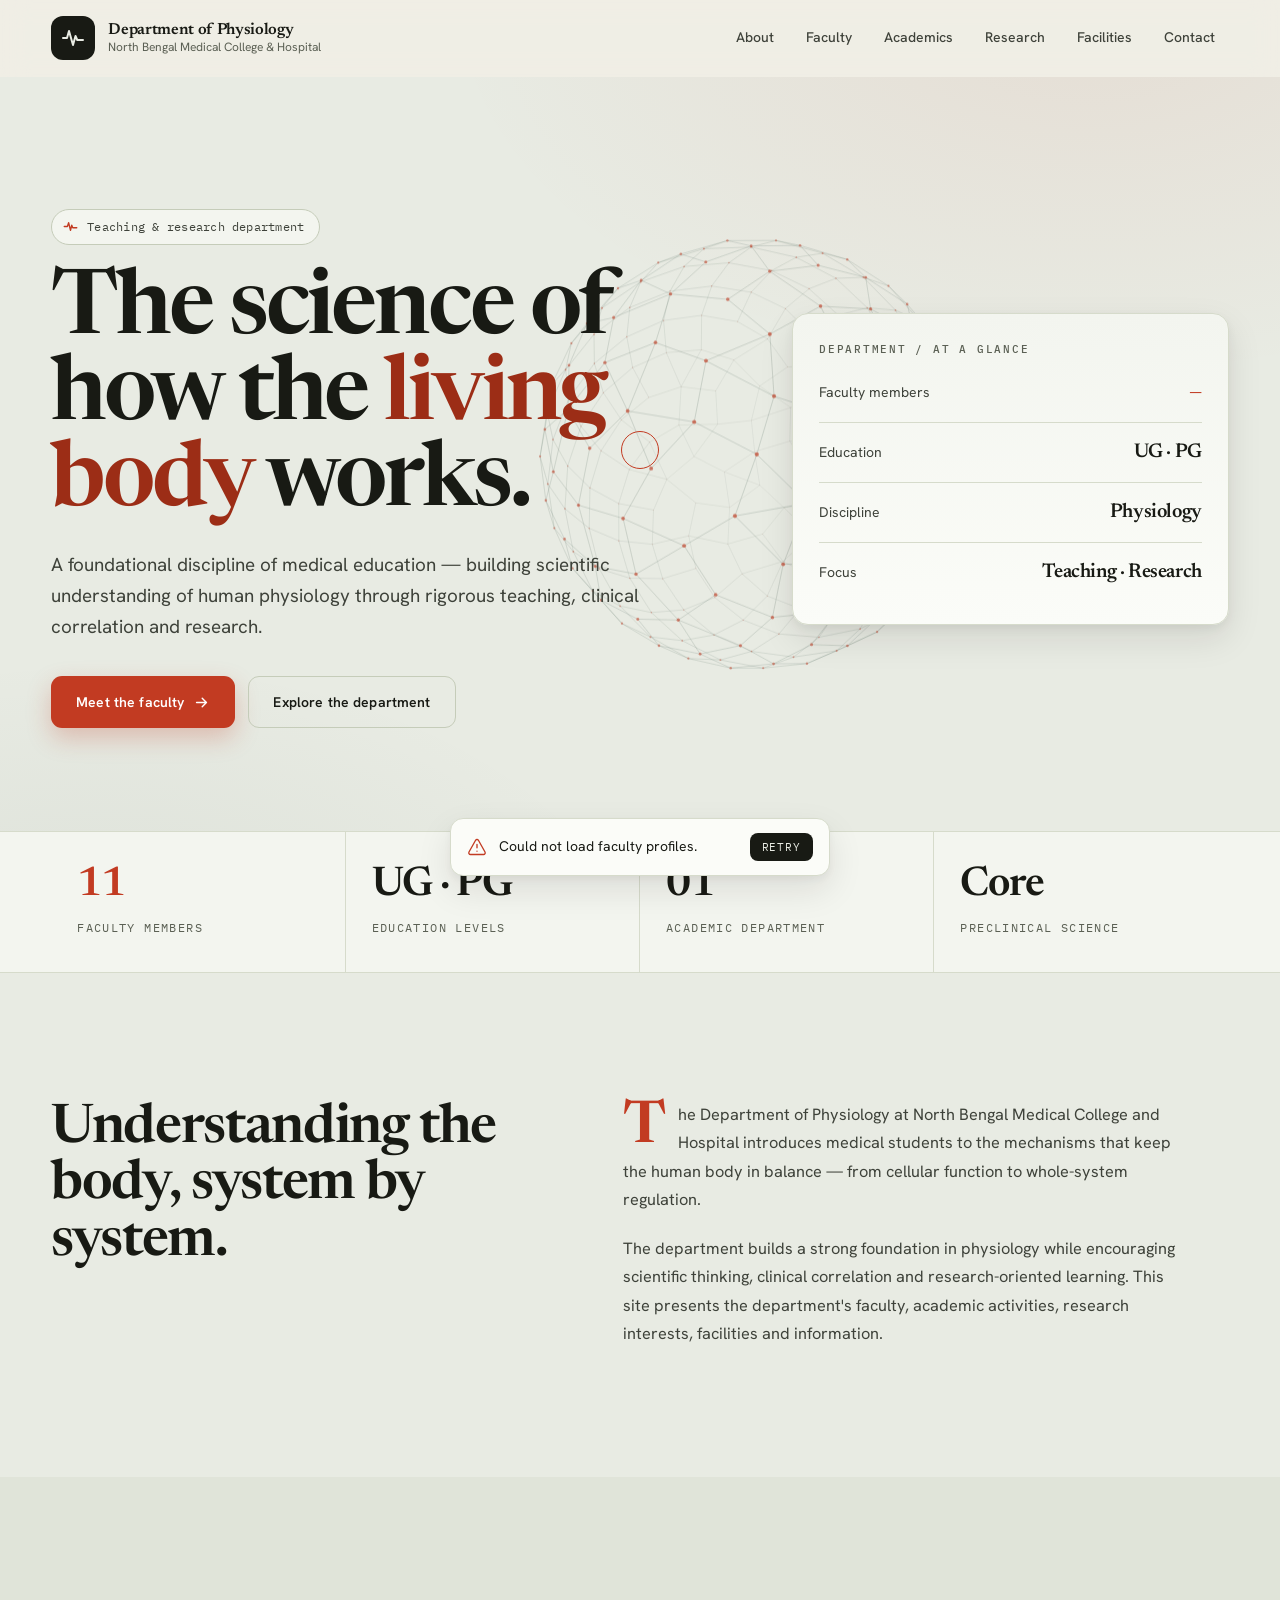
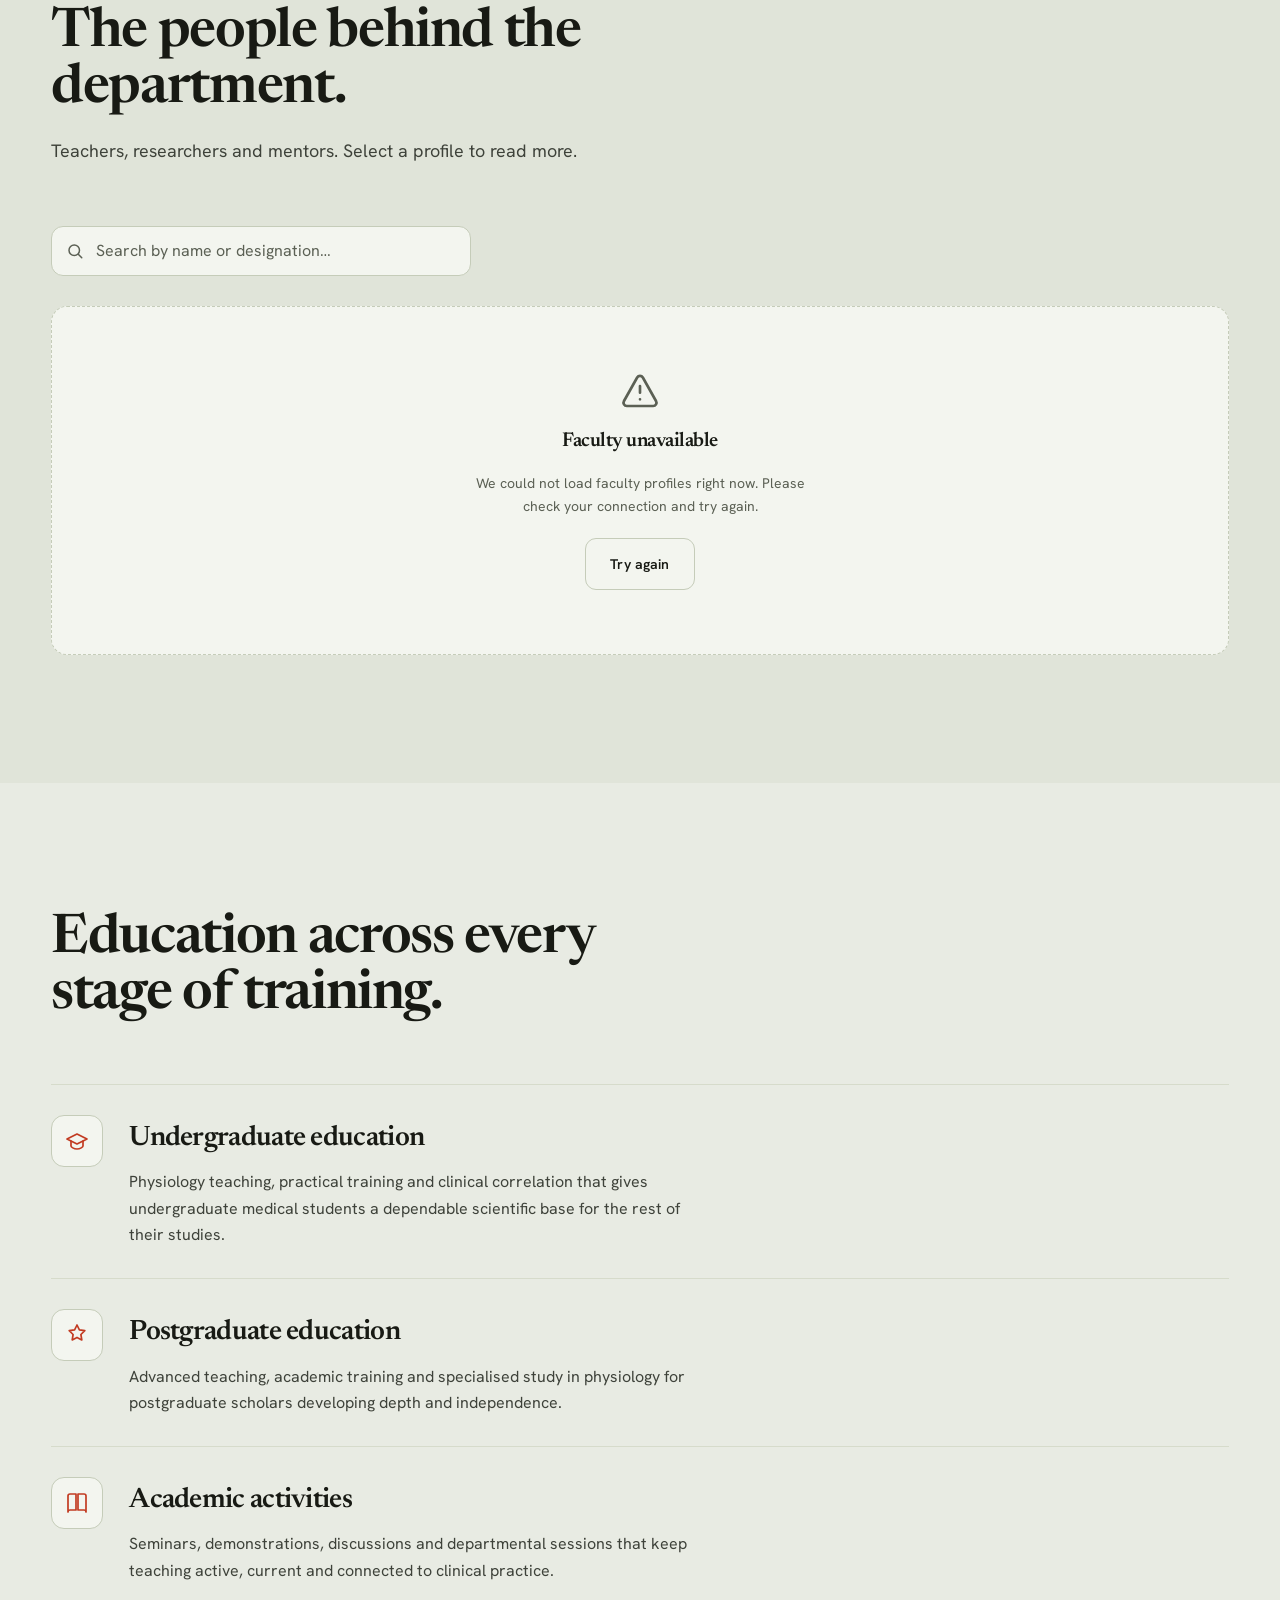
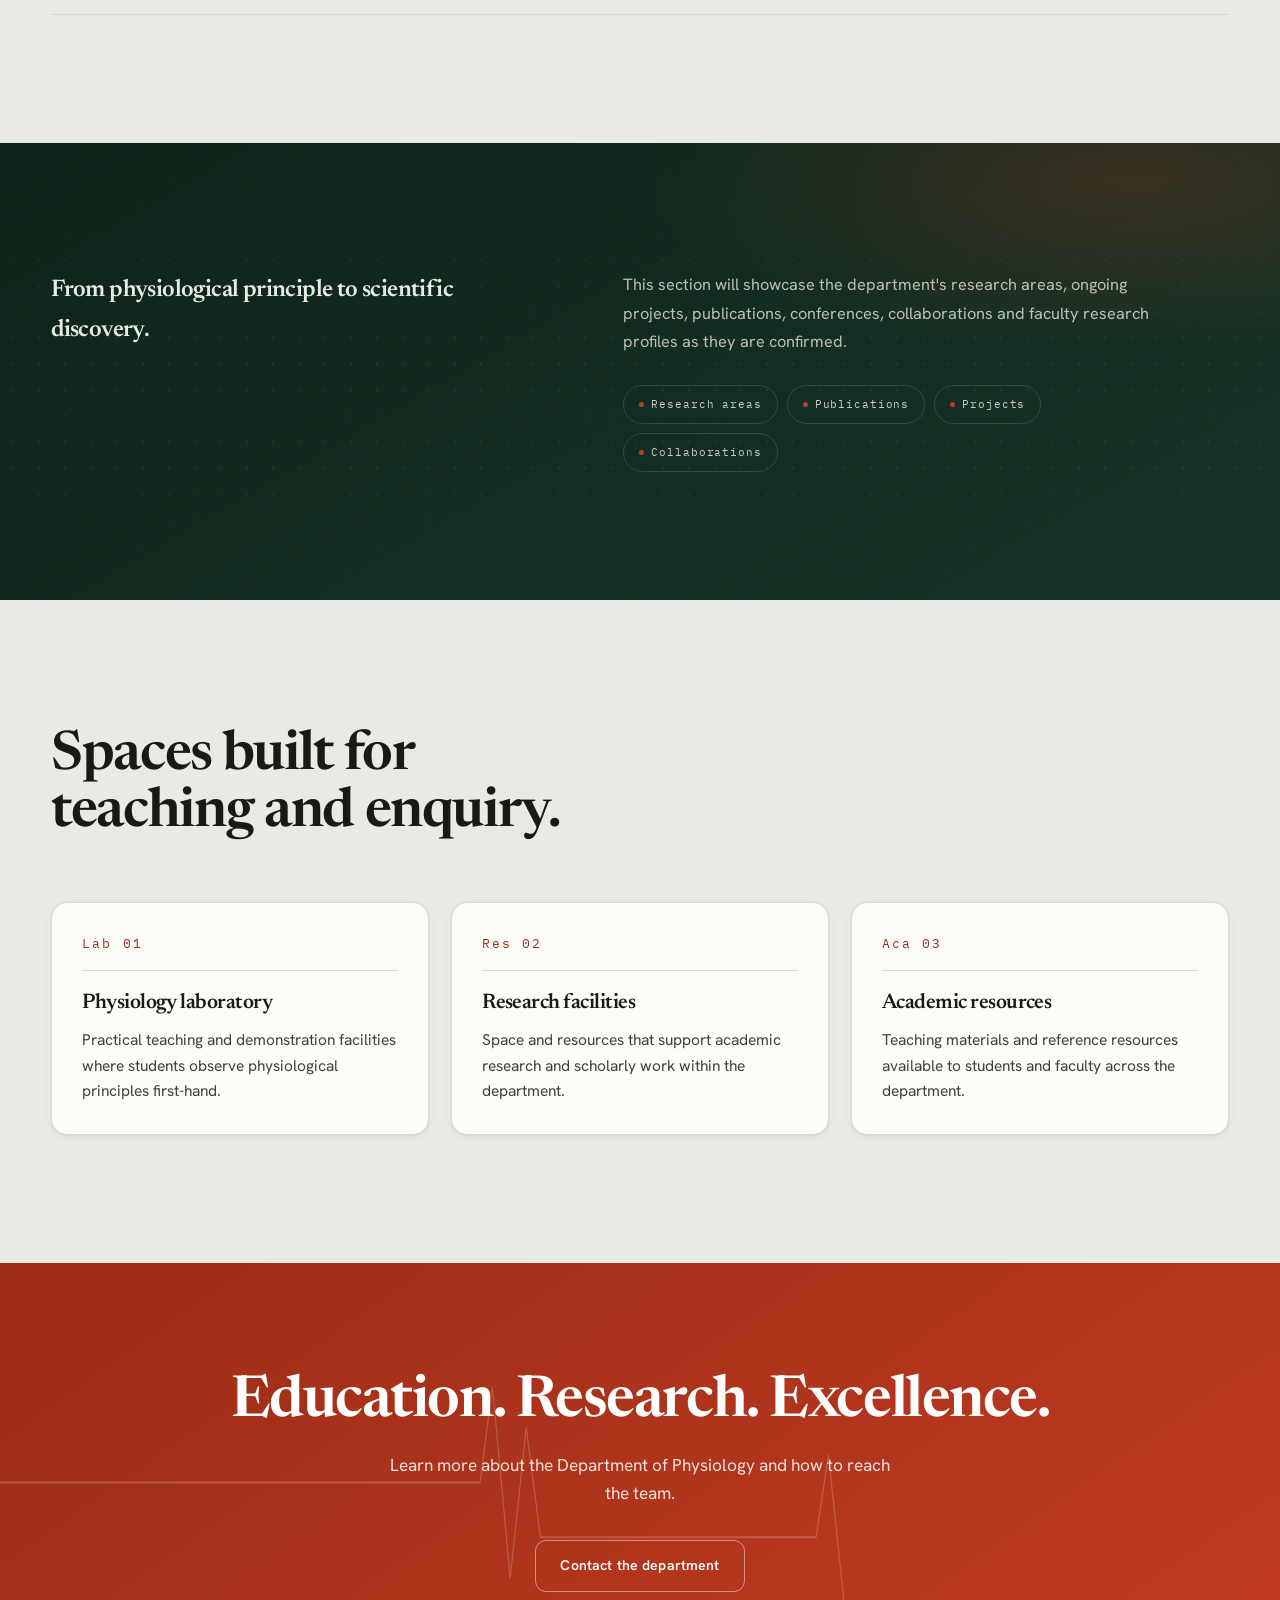
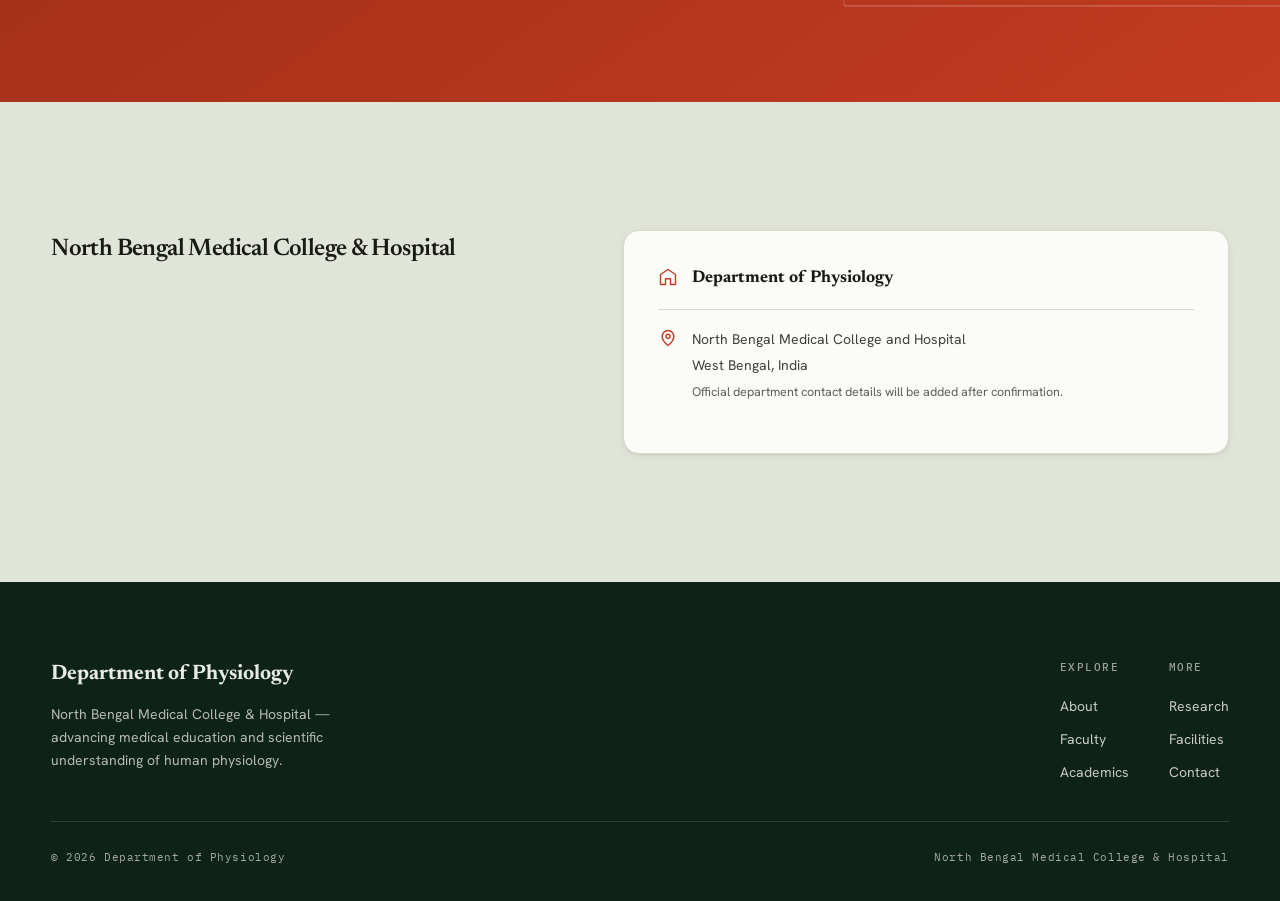
==== index.html @ 2408d2ef "Rebuild: new visual identity, Supabase backend, 3D/motion - Redesign public site + admin into a "Vit" ====
<!DOCTYPE html>
<html lang="en">

<head>
  <script>document.documentElement.classList.add('js')</script>
  <meta charset="UTF-8">
  <meta name="viewport" content="width=device-width, initial-scale=1.0">
  <meta name="theme-color" content="#e8ebe3">
  <meta name="description"
    content="Department of Physiology, North Bengal Medical College and Hospital — faculty, academics, research and departmental information.">
  <title>Department of Physiology | North Bengal Medical College &amp; Hospital</title>

  <link rel="preconnect" href="https://fonts.googleapis.com">
  <link rel="preconnect" href="https://fonts.gstatic.com" crossorigin>
  <link rel="stylesheet"
    href="https://fonts.googleapis.com/css2?family=Hanken+Grotesk:wght@400;500;600;700&family=IBM+Plex+Mono:wght@400;500&family=Newsreader:ital,opsz,wght@0,6..72,400..600;1,6..72,400..600&display=swap">

  <link rel="stylesheet" href="styles.css">
</head>

<body>

  <div class="scroll-progress" id="scrollProgress"></div>
  <div class="cursor-ring" id="cursorRing" aria-hidden="true"></div>

  <!-- SPLASH -->
  <div id="splash" role="status" aria-label="Loading">
    <div class="splash-inner">
      <svg class="splash-trace" viewBox="0 0 340 76" aria-hidden="true">
        <path d="M0 38 H88 l10 0 l7 -26 l10 52 l9 -46 l9 40 l8 -20 H175 l8 0 l7 -30 l9 60 l9 -30 H252 l10 0 l6 -14 l7 14 H340" />
      </svg>
      <div class="splash-word">
        <strong>Department of Physiology</strong>
        <span>North Bengal Medical College &amp; Hospital</span>
      </div>
    </div>
  </div>

  <!-- HEADER -->
  <header class="site-header" id="header">
    <div class="container nav-wrap">
      <a href="#home" class="brand" aria-label="Department of Physiology, home">
        <span class="brand-mark" aria-hidden="true">
          <svg viewBox="0 0 24 24" fill="none" stroke="currentColor" stroke-width="2" stroke-linecap="round" stroke-linejoin="round">
            <path d="M2 12h4l2-7 4 14 2.5-9 1.8 4H22" />
          </svg>
        </span>
        <span class="brand-text">
          <strong>Department of Physiology</strong>
          <span>North Bengal Medical College &amp; Hospital</span>
        </span>
      </a>

      <button class="menu-btn" id="menuBtn" aria-label="Open menu" aria-expanded="false" type="button">
        <svg viewBox="0 0 24 24" fill="none" stroke="currentColor" stroke-width="2" stroke-linecap="round"><path d="M4 7h16M4 12h16M4 17h16"/></svg>
      </button>

      <nav class="nav" id="nav" aria-label="Main">
        <a href="#about">About</a>
        <a href="#faculty">Faculty</a>
        <a href="#academics">Academics</a>
        <a href="#research">Research</a>
        <a href="#facilities">Facilities</a>
        <a href="#contact">Contact</a>
      </nav>
    </div>
  </header>

  <main>

    <!-- HERO -->
    <section id="home" class="hero">
      <canvas class="hero-3d" id="hero3d" aria-hidden="true"></canvas>
      <div class="container hero-grid">
        <div class="reveal in">
          <span class="hero-meta"><svg viewBox="0 0 24 24" fill="none" stroke="currentColor" stroke-width="2.2" stroke-linecap="round" stroke-linejoin="round" aria-hidden="true"><path d="M2 12h5l2-6 3 12 2-8 1.6 4H22"/></svg> Teaching &amp; research department</span>
          <h1>The science of how the <em>living body</em> works.</h1>
          <p class="hero-text">
            A foundational discipline of medical education — building scientific understanding
            of human physiology through rigorous teaching, clinical correlation and research.
          </p>
          <div class="hero-actions">
            <a href="#faculty" class="btn primary">
              Meet the faculty
              <svg viewBox="0 0 24 24" fill="none" stroke="currentColor" stroke-width="2" stroke-linecap="round" stroke-linejoin="round"><path d="M5 12h14M13 6l6 6-6 6"/></svg>
            </a>
            <a href="#about" class="btn secondary">Explore the department</a>
          </div>
        </div>

        <aside class="hero-panel reveal d1 in" aria-label="Department at a glance">
          <p class="panel-title">Department / at a glance</p>
          <ul>
            <li><span class="k">Faculty members</span><span class="v accent" id="panelCount">—</span></li>
            <li><span class="k">Education</span><span class="v">UG · PG</span></li>
            <li><span class="k">Discipline</span><span class="v">Physiology</span></li>
            <li><span class="k">Focus</span><span class="v">Teaching · Research</span></li>
          </ul>
        </aside>
      </div>
    </section>

    <!-- STATS -->
    <section class="stats" aria-label="Key figures">
      <div class="container stats-grid">
        <div class="reveal"><div class="stat-v accent"><span id="facultyCount" data-count="11">11</span></div><div class="stat-k">Faculty members</div></div>
        <div class="reveal d1"><div class="stat-v">UG · PG</div><div class="stat-k">Education levels</div></div>
        <div class="reveal d2"><div class="stat-v">01</div><div class="stat-k">Academic department</div></div>
        <div class="reveal d3"><div class="stat-v">Core</div><div class="stat-k">Preclinical science</div></div>
      </div>
    </section>

    <!-- ABOUT -->
    <section id="about" class="section">
      <div class="container split">
        <div class="section-head reveal" style="margin-bottom:0">
          <h2>Understanding the body, system by system.</h2>
        </div>
        <div class="section-copy reveal d1">
          <p class="drop">
            The Department of Physiology at North Bengal Medical College and Hospital introduces
            medical students to the mechanisms that keep the human body in balance — from cellular
            function to whole-system regulation.
          </p>
          <p>
            The department builds a strong foundation in physiology while encouraging scientific
            thinking, clinical correlation and research-oriented learning. This site presents the
            department's faculty, academic activities, research interests, facilities and information.
          </p>
        </div>
      </div>
    </section>

    <!-- FACULTY -->
    <section id="faculty" class="section soft">
      <div class="container">
        <div class="section-head reveal">
          <h2>The people behind the department.</h2>
          <p>Teachers, researchers and mentors. Select a profile to read more.</p>
        </div>

        <div class="faculty-bar reveal d1">
          <div class="search" id="searchWrap">
            <svg viewBox="0 0 24 24" fill="none" stroke="currentColor" stroke-width="2" stroke-linecap="round" stroke-linejoin="round" aria-hidden="true"><circle cx="11" cy="11" r="7"/><path d="M21 21l-4.3-4.3"/></svg>
            <input id="facultySearch" type="search" placeholder="Search by name or designation…" aria-label="Search faculty" autocomplete="off">
            <button class="clear" id="searchClear" type="button" aria-label="Clear search">
              <svg viewBox="0 0 24 24" fill="none" stroke="currentColor" stroke-width="2" stroke-linecap="round"><path d="M6 6l12 12M18 6L6 18"/></svg>
            </button>
          </div>
          <div class="faculty-count" id="facultyCountLabel" aria-live="polite"></div>
        </div>

        <div id="facultyGrid" class="faculty-grid" aria-live="polite"></div>
      </div>
    </section>

    <!-- ACADEMICS -->
    <section id="academics" class="section">
      <div class="container">
        <div class="section-head reveal">
          <h2>Education across every stage of training.</h2>
        </div>

        <div class="rows">
          <div class="row-item reveal">
            <span class="row-icon" aria-hidden="true">
              <svg viewBox="0 0 24 24" fill="none" stroke="currentColor" stroke-width="1.7" stroke-linecap="round" stroke-linejoin="round"><path d="M22 10L12 5 2 10l10 5 10-5z"/><path d="M6 12v5c0 1 2.7 3 6 3s6-2 6-3v-5"/></svg>
            </span>
            <div class="row-body">
              <h3>Undergraduate education</h3>
              <p>Physiology teaching, practical training and clinical correlation that gives undergraduate medical students a dependable scientific base for the rest of their studies.</p>
            </div>
          </div>
          <div class="row-item reveal d1">
            <span class="row-icon" aria-hidden="true">
              <svg viewBox="0 0 24 24" fill="none" stroke="currentColor" stroke-width="1.7" stroke-linecap="round" stroke-linejoin="round"><path d="M12 2l2.4 4.9 5.4.8-3.9 3.8.9 5.4-4.8-2.5-4.8 2.5.9-5.4L4.2 7.7l5.4-.8z"/></svg>
            </span>
            <div class="row-body">
              <h3>Postgraduate education</h3>
              <p>Advanced teaching, academic training and specialised study in physiology for postgraduate scholars developing depth and independence.</p>
            </div>
          </div>
          <div class="row-item reveal d2">
            <span class="row-icon" aria-hidden="true">
              <svg viewBox="0 0 24 24" fill="none" stroke="currentColor" stroke-width="1.7" stroke-linecap="round" stroke-linejoin="round"><path d="M3 5a2 2 0 012-2h6v16H5a2 2 0 00-2 2zM21 5a2 2 0 00-2-2h-6v16h6a2 2 0 012 2z"/></svg>
            </span>
            <div class="row-body">
              <h3>Academic activities</h3>
              <p>Seminars, demonstrations, discussions and departmental sessions that keep teaching active, current and connected to clinical practice.</p>
            </div>
          </div>
        </div>
      </div>
    </section>

    <!-- RESEARCH -->
    <section id="research" class="section dark">
      <div class="container split">
        <div class="reveal">
          <h2>From physiological principle to scientific discovery.</h2>
        </div>
        <div class="section-copy reveal d1">
          <p>
            This section will showcase the department's research areas, ongoing projects,
            publications, conferences, collaborations and faculty research profiles as they
            are confirmed.
          </p>
          <div class="tag-row">
            <span>Research areas</span>
            <span>Publications</span>
            <span>Projects</span>
            <span>Collaborations</span>
          </div>
        </div>
      </div>
    </section>

    <!-- FACILITIES -->
    <section id="facilities" class="section">
      <div class="container">
        <div class="section-head reveal">
          <h2>Spaces built for teaching and enquiry.</h2>
        </div>
        <div class="facility-grid">
          <div class="facility reveal">
            <span class="idx">Lab 01</span>
            <h3>Physiology laboratory</h3>
            <p>Practical teaching and demonstration facilities where students observe physiological principles first-hand.</p>
          </div>
          <div class="facility reveal d1">
            <span class="idx">Res 02</span>
            <h3>Research facilities</h3>
            <p>Space and resources that support academic research and scholarly work within the department.</p>
          </div>
          <div class="facility reveal d2">
            <span class="idx">Aca 03</span>
            <h3>Academic resources</h3>
            <p>Teaching materials and reference resources available to students and faculty across the department.</p>
          </div>
        </div>
      </div>
    </section>

    <!-- CTA -->
    <section class="cta">
      <svg class="cta-trace" viewBox="0 0 1440 320" preserveAspectRatio="none" aria-hidden="true">
        <path d="M0 160 H520 l20 0 l14 -70 l20 140 l18 -110 l16 80 H900 l18 0 l14 -60 l18 110 H1440" />
      </svg>
      <div class="container">
        <h2>Education. Research. Excellence.</h2>
        <p>Learn more about the Department of Physiology and how to reach the team.</p>
        <a href="#contact" class="btn secondary">Contact the department</a>
      </div>
    </section>

    <!-- CONTACT -->
    <section id="contact" class="section soft">
      <div class="container split">
        <div class="reveal">
          <h2>North Bengal Medical College &amp; Hospital</h2>
        </div>
        <div class="contact-box reveal d1">
          <div class="line">
            <svg viewBox="0 0 24 24" fill="none" stroke="currentColor" stroke-width="1.7" stroke-linecap="round" stroke-linejoin="round" aria-hidden="true"><path d="M3 9l9-6 9 6v11a1 1 0 01-1 1h-5v-7H9v7H4a1 1 0 01-1-1z"/></svg>
            <div><strong>Department of Physiology</strong></div>
          </div>
          <div class="line">
            <svg viewBox="0 0 24 24" fill="none" stroke="currentColor" stroke-width="1.7" stroke-linecap="round" stroke-linejoin="round" aria-hidden="true"><path d="M12 21s-7-5.2-7-11a7 7 0 1114 0c0 5.8-7 11-7 11z"/><circle cx="12" cy="10" r="2.5"/></svg>
            <div>
              <span>North Bengal Medical College and Hospital<br>West Bengal, India</span>
              <span class="muted">Official department contact details will be added after confirmation.</span>
            </div>
          </div>
        </div>
      </div>
    </section>

  </main>

  <!-- FOOTER -->
  <footer>
    <div class="container">
      <div class="footer-top">
        <div class="footer-brand">
          <strong>Department of Physiology</strong>
          <p>North Bengal Medical College &amp; Hospital — advancing medical education and scientific understanding of human physiology.</p>
        </div>
        <nav class="footer-nav" aria-label="Footer">
          <div class="footer-col">
            <p class="col-title">Explore</p>
            <a href="#about">About</a>
            <a href="#faculty">Faculty</a>
            <a href="#academics">Academics</a>
          </div>
          <div class="footer-col">
            <p class="col-title">More</p>
            <a href="#research">Research</a>
            <a href="#facilities">Facilities</a>
            <a href="#contact">Contact</a>
          </div>
        </nav>
      </div>
      <div class="footer-bot">
        <span>© <span id="year"></span> Department of Physiology</span>
        <span>North Bengal Medical College &amp; Hospital</span>
      </div>
    </div>
  </footer>

  <!-- FACULTY MODAL -->
  <div id="profileModal" class="modal" aria-hidden="true" role="dialog" aria-modal="true" aria-labelledby="profileName">
    <div class="profile-modal" role="document">
      <button class="modal-close" id="modalClose" aria-label="Close profile" type="button">
        <svg viewBox="0 0 24 24" fill="none" stroke="currentColor" stroke-width="2" stroke-linecap="round"><path d="M6 6l12 12M18 6L6 18"/></svg>
      </button>
      <div id="profileContent"></div>
    </div>
  </div>

  <!-- BACK TO TOP -->
  <button class="to-top" id="toTop" aria-label="Back to top" type="button">
    <svg viewBox="0 0 24 24" fill="none" stroke="currentColor" stroke-width="2" stroke-linecap="round" stroke-linejoin="round"><path d="M12 19V5M6 11l6-6 6 6"/></svg>
  </button>

  <!-- TOASTS -->
  <div class="toasts" id="toasts" aria-live="polite"></div>

  <script src="supabase-config.js"></script>
  <script src="script.js"></script>
</body>

</html>
---- styles.css ----
/* =========================================================
   NORTH BENGAL MEDICAL COLLEGE & HOSPITAL — DEPARTMENT OF PHYSIOLOGY
   Visual world: "Vital Signs"
   Warm bone paper · arterial crimson · pine feature sections
   Fraunces (display) · Space Grotesk (UI) · IBM Plex Mono (data)
   ========================================================= */

:root {
  /* surfaces — cool "specimen paper" */
  --bone: #e8ebe3;
  --bone-2: #e0e4d9;
  --paper: #f3f5ef;
  --card: #fbfcf8;

  /* ink */
  --ink: #181a14;
  --ink-soft: #3e423a;
  --muted: #5b6054;
  --line: #d6dbcb;
  --line-2: #c5ccb9;

  /* accent */
  --crimson: #c23b22;
  --crimson-deep: #9c2d16;
  --crimson-tint: #efdcd4;

  /* dark feature */
  --pine: #163528;
  --pine-deep: #0d2319;
  --pine-line: rgba(243, 239, 230, 0.14);

  /* effects */
  --sh-1: 0 2px 8px rgba(25, 23, 18, 0.06), 0 1px 2px rgba(25, 23, 18, 0.05);
  --sh-2: 0 14px 34px rgba(25, 23, 18, 0.10), 0 4px 10px rgba(25, 23, 18, 0.05);
  --sh-3: 0 18px 34px rgba(13, 35, 25, 0.18), 0 6px 14px rgba(25, 23, 18, 0.08);

  --r-sm: 10px;
  --r: 16px;
  --r-lg: 24px;

  --max: 1320px;
  --ease: cubic-bezier(0.16, 1, 0.3, 1);

  --sans: "Hanken Grotesk", system-ui, sans-serif;
  --serif: "Newsreader", Georgia, serif;
  --mono: "IBM Plex Mono", ui-monospace, monospace;
}

* { box-sizing: border-box; margin: 0; padding: 0; }

html { scroll-behavior: smooth; }

body {
  font-family: var(--sans);
  background: var(--bone);
  color: var(--ink);
  line-height: 1.65;
  overflow-x: hidden;
  -webkit-font-smoothing: antialiased;
  text-rendering: optimizeLegibility;
  caret-color: var(--crimson);
}

body.no-scroll { overflow: hidden; }

img { max-width: 100%; display: block; }
a { color: inherit; text-decoration: none; }
button, input, textarea, select { font-family: inherit; font-size: inherit; }

/* ---- browser surfaces, themed ---- */
::selection { background: var(--crimson); color: #fff; }
::-moz-selection { background: var(--crimson); color: #fff; }

:focus-visible {
  outline: 2px solid var(--crimson);
  outline-offset: 3px;
  border-radius: 3px;
}

::-webkit-scrollbar { width: 11px; height: 11px; }
::-webkit-scrollbar-track { background: var(--bone-2); }
::-webkit-scrollbar-thumb {
  background: #a7ad9c;
  border: 3px solid var(--bone-2);
  border-radius: 20px;
}
::-webkit-scrollbar-thumb:hover { background: var(--pine); }
* { scrollbar-color: #a7ad9c var(--bone-2); scrollbar-width: thin; }

/* =========================================================
   TYPOGRAPHY PRIMITIVES
   ========================================================= */

h1, h2, h3, h4 { font-family: var(--serif); font-weight: 600; letter-spacing: -0.025em; }

.display {
  font-family: var(--serif);
  font-weight: 600;
  line-height: 0.98;
  letter-spacing: -0.03em;
  color: var(--ink);
}

.container { width: min(var(--max), 92%); margin: 0 auto; }

/* =========================================================
   SPLASH
   ========================================================= */

#splash {
  position: fixed;
  inset: 0;
  z-index: 9999;
  display: grid;
  place-items: center;
  background: var(--bone);
  transition: clip-path 0.9s var(--ease), opacity 0.6s ease 0.35s;
  clip-path: inset(0 0 0 0);
}

#splash.done {
  clip-path: inset(0 0 100% 0);
  opacity: 0;
  pointer-events: none;
}

.splash-inner {
  display: flex;
  flex-direction: column;
  align-items: center;
  gap: 26px;
  padding: 24px;
  text-align: center;
}

.splash-trace { width: min(340px, 72vw); height: 76px; overflow: visible; }

.splash-trace path {
  fill: none;
  stroke: var(--crimson);
  stroke-width: 2.4;
  stroke-linecap: round;
  stroke-linejoin: round;
  stroke-dasharray: 620;
  stroke-dashoffset: 620;
  animation: trace 1.5s var(--ease) 0.15s forwards;
}

@keyframes trace { to { stroke-dashoffset: 0; } }

.splash-word {
  opacity: 0;
  transform: translateY(10px);
  animation: splashWord 0.8s var(--ease) 0.95s forwards;
}
.splash-word strong {
  display: block;
  font-family: var(--serif);
  font-weight: 600;
  font-size: clamp(1.6rem, 4vw, 2.3rem);
  letter-spacing: -0.03em;
  color: var(--ink);
}
.splash-word span {
  display: block;
  margin-top: 8px;
  font-family: var(--mono);
  font-size: 12px;
  letter-spacing: 0.04em;
  color: var(--muted);
}
@keyframes splashWord { to { opacity: 1; transform: none; } }

/* =========================================================
   HEADER
   ========================================================= */

.site-header {
  position: sticky;
  top: 0;
  z-index: 1000;
  background: rgba(243, 239, 230, 0.72);
  backdrop-filter: blur(14px) saturate(1.3);
  -webkit-backdrop-filter: blur(14px) saturate(1.3);
  border-bottom: 1px solid transparent;
  transition: background 0.3s ease, border-color 0.3s ease, box-shadow 0.3s ease;
}
.site-header.scrolled {
  background: rgba(251, 250, 245, 0.9);
  border-bottom-color: var(--line);
  box-shadow: 0 1px 0 rgba(25, 23, 18, 0.02), var(--sh-1);
}

.nav-wrap {
  min-height: 76px;
  display: flex;
  align-items: center;
  justify-content: space-between;
  gap: 32px;
}

.brand { display: flex; align-items: center; gap: 13px; flex-shrink: 0; }

.brand-mark {
  width: 44px;
  height: 44px;
  display: grid;
  place-items: center;
  border-radius: 12px;
  background: var(--ink);
  color: var(--bone);
  flex-shrink: 0;
}
.brand-mark svg { width: 24px; height: 24px; }

.brand-text { display: flex; flex-direction: column; line-height: 1.15; }
.brand-text strong { font-family: var(--serif); font-weight: 600; font-size: 16px; color: var(--ink); letter-spacing: -0.02em; }
.brand-text span {
  margin-top: 2px;
  font-family: var(--sans);
  font-size: 12px;
  letter-spacing: 0;
  color: var(--muted);
  white-space: nowrap;
}

.nav { display: flex; align-items: center; gap: 4px; }
.nav a {
  position: relative;
  padding: 9px 14px;
  font-size: 14px;
  font-weight: 500;
  color: var(--ink-soft);
  border-radius: 8px;
  transition: color 0.2s ease, background 0.2s ease;
}
.nav a::after {
  content: "";
  position: absolute;
  left: 14px;
  right: 14px;
  bottom: 4px;
  height: 2px;
  background: var(--crimson);
  border-radius: 2px;
  transform: scaleX(0);
  transform-origin: left;
  transition: transform 0.28s var(--ease);
}
.nav a:hover { color: var(--ink); }
.nav a:hover::after { transform: scaleX(1); }
.nav a.active { color: var(--ink); }
.nav a.active::after { transform: scaleX(1); background: var(--crimson); }

.menu-btn {
  display: none;
  width: 44px;
  height: 44px;
  align-items: center;
  justify-content: center;
  border: 1px solid var(--line-2);
  border-radius: 10px;
  background: var(--paper);
  color: var(--ink);
  cursor: pointer;
  transition: background 0.2s ease, border-color 0.2s ease;
}
.menu-btn svg { width: 20px; height: 20px; }
.menu-btn:hover { border-color: var(--crimson); color: var(--crimson); }

/* =========================================================
   HERO
   ========================================================= */

.hero {
  position: relative;
  padding: clamp(70px, 11vw, 132px) 0 clamp(60px, 8vw, 104px);
  overflow: hidden;
  background:
    radial-gradient(120% 120% at 85% -10%, rgba(194, 59, 34, 0.08), transparent 42%),
    radial-gradient(90% 90% at 8% 120%, rgba(22, 53, 40, 0.06), transparent 48%),
    var(--bone);
}

.hero-trace {
  position: absolute;
  left: 0;
  right: 0;
  bottom: clamp(24px, 6vw, 70px);
  width: 100%;
  height: 160px;
  opacity: 0.5;
  pointer-events: none;
  -webkit-mask-image: linear-gradient(90deg, transparent, #000 12%, #000 88%, transparent);
  mask-image: linear-gradient(90deg, transparent, #000 12%, #000 88%, transparent);
}
.hero-trace path {
  fill: none;
  stroke: var(--crimson);
  stroke-width: 1.6;
  stroke-linecap: round;
  stroke-linejoin: round;
}

.hero-grid {
  position: relative;
  z-index: 2;
  display: grid;
  grid-template-columns: 1.55fr 1fr;
  gap: clamp(32px, 5vw, 72px);
  align-items: center;
}

.hero-meta {
  display: inline-flex;
  align-items: center;
  gap: 9px;
  padding: 7px 15px 7px 11px;
  border: 1px solid var(--line-2);
  border-radius: 40px;
  background: var(--paper);
  font-family: var(--mono);
  font-size: 12px;
  letter-spacing: 0.02em;
  color: var(--ink-soft);
}
.hero-meta svg {
  width: 15px;
  height: 15px;
  color: var(--crimson);
  animation: pulse 2.4s ease-in-out infinite;
}
@keyframes pulse {
  0%, 100% { opacity: 1; transform: scale(1); }
  50% { opacity: 0.55; transform: scale(0.9); }
}

.hero h1 {
  margin: 24px 0 22px;
  font-size: clamp(2.9rem, 7vw, 5.6rem);
  line-height: 0.96;
  letter-spacing: -0.035em;
  color: var(--ink);
}
.hero h1 em { font-style: normal; color: var(--crimson-deep); }

.hero-text { max-width: 54ch; color: var(--ink-soft); font-size: clamp(1rem, 1.5vw, 1.18rem); }

.hero-actions { display: flex; flex-wrap: wrap; gap: 13px; margin-top: 34px; }

/* hero side panel — a framed "readout" */
.hero-panel {
  position: relative;
  padding: 26px 26px 22px;
  border: 1px solid var(--line);
  border-radius: var(--r);
  background: linear-gradient(180deg, var(--paper), var(--card));
  box-shadow: var(--sh-2);
}
.hero-panel .panel-title { font-family: var(--mono); font-weight: 500; font-size: 11px; letter-spacing: 0.16em; text-transform: uppercase; color: var(--muted); }
.hero-panel ul { list-style: none; margin-top: 16px; }
.hero-panel li {
  display: flex;
  align-items: baseline;
  justify-content: space-between;
  gap: 14px;
  padding: 13px 0;
  border-top: 1px solid var(--line);
}
.hero-panel li:first-child { border-top: none; padding-top: 2px; }
.hero-panel .k { font-size: 14px; color: var(--ink-soft); }
.hero-panel .v { font-family: var(--serif); font-size: 20px; font-weight: 600; color: var(--ink); letter-spacing: -0.02em; }
.hero-panel .v.accent { color: var(--crimson); }

/* =========================================================
   BUTTONS
   ========================================================= */

.btn {
  display: inline-flex;
  align-items: center;
  gap: 9px;
  min-height: 52px;
  padding: 0 24px;
  border-radius: 11px;
  font-size: 14px;
  font-weight: 600;
  letter-spacing: 0.01em;
  cursor: pointer;
  border: 1px solid transparent;
  transition: transform 0.25s var(--ease), box-shadow 0.25s var(--ease),
    background 0.25s ease, border-color 0.25s ease, color 0.2s ease;
}
.btn svg { width: 17px; height: 17px; }

.btn.primary { background: var(--crimson); color: #fff; box-shadow: 0 10px 24px rgba(194, 59, 34, 0.26); }
.btn.primary:hover { background: var(--crimson-deep); transform: translateY(-3px); box-shadow: 0 16px 32px rgba(194, 59, 34, 0.32); }
.btn.primary svg { transition: transform 0.25s var(--ease); }
.btn.primary:hover svg { transform: translateX(4px); }

.btn.secondary { background: transparent; color: var(--ink); border-color: var(--line-2); }
.btn.secondary:hover { border-color: var(--ink); background: var(--paper); transform: translateY(-3px); box-shadow: var(--sh-1); }

.btn.ghost { background: transparent; color: var(--bone); border-color: var(--pine-line); }
.btn.ghost:hover { background: rgba(243, 239, 230, 0.08); border-color: rgba(243, 239, 230, 0.4); transform: translateY(-3px); }

.btn.block { width: 100%; justify-content: center; }

/* =========================================================
   STATS — measured readout band
   ========================================================= */

.stats { border-top: 1px solid var(--line); border-bottom: 1px solid var(--line); background: var(--paper); }
.stats-grid { display: grid; grid-template-columns: repeat(4, 1fr); }
.stats-grid > div { padding: 34px 26px; border-right: 1px solid var(--line); }
.stats-grid > div:last-child { border-right: none; }
.stat-v { font-family: var(--serif); font-weight: 600; font-size: clamp(2rem, 3.2vw, 2.9rem); line-height: 1; color: var(--ink); letter-spacing: -0.03em; }
.stat-v.accent { color: var(--crimson); }
.stat-k { margin-top: 12px; font-family: var(--mono); font-size: 11.5px; letter-spacing: 0.12em; text-transform: uppercase; color: var(--muted); }

/* =========================================================
   SECTIONS
   ========================================================= */

.section { position: relative; padding: clamp(72px, 10vw, 128px) 0; }
.section.soft { background: var(--bone-2); }

.section-head { max-width: 62ch; margin-bottom: clamp(36px, 5vw, 60px); }
.section-head.center { margin-inline: auto; text-align: center; }
.section-head h2 { font-size: clamp(2rem, 4.4vw, 3.4rem); line-height: 1.04; color: var(--ink); }
.section-head p { margin-top: 18px; color: var(--ink-soft); font-size: clamp(1rem, 1.4vw, 1.14rem); }

.split { display: grid; grid-template-columns: 0.9fr 1.1fr; gap: clamp(36px, 6vw, 88px); align-items: start; }
.section-copy { color: var(--ink-soft); font-size: 1.02rem; line-height: 1.75; max-width: 62ch; }
.section-copy p + p { margin-top: 20px; }
.section-copy .drop::first-letter {
  float: left;
  font-family: var(--serif);
  font-weight: 600;
  font-size: 3.6em;
  line-height: 0.74;
  padding: 6px 12px 0 0;
  color: var(--crimson);
}

/* =========================================================
   FACULTY
   ========================================================= */

.faculty-bar {
  display: flex;
  align-items: center;
  justify-content: space-between;
  flex-wrap: wrap;
  gap: 16px;
  margin-bottom: 30px;
}
.search {
  position: relative;
  flex: 1;
  min-width: 240px;
  max-width: 420px;
}
.search svg { position: absolute; left: 15px; top: 50%; transform: translateY(-50%); width: 18px; height: 18px; color: var(--muted); pointer-events: none; }
.search input {
  width: 100%;
  height: 50px;
  padding: 0 44px 0 44px;
  border: 1px solid var(--line-2);
  border-radius: 12px;
  background: var(--paper);
  color: var(--ink);
  outline: none;
  transition: border-color 0.2s ease, box-shadow 0.2s ease, background 0.2s ease;
}
.search input::placeholder { color: var(--muted); }
.search input:focus { border-color: var(--crimson); background: var(--card); box-shadow: 0 0 0 4px rgba(194, 59, 34, 0.1); }
.search .clear {
  position: absolute;
  right: 8px;
  top: 50%;
  transform: translateY(-50%);
  width: 32px;
  height: 32px;
  display: none;
  place-items: center;
  border: none;
  border-radius: 8px;
  background: transparent;
  color: var(--muted);
  cursor: pointer;
}
.search .clear svg { position: static; transform: none; width: 15px; height: 15px; }
.search .clear:hover { background: var(--bone-2); color: var(--ink); }
.search.has-value .clear { display: grid; }

.faculty-count { font-family: var(--mono); font-size: 11px; letter-spacing: 0.14em; text-transform: uppercase; color: var(--muted); }
.faculty-count b { color: var(--crimson-deep); font-weight: 600; }

.faculty-grid { display: grid; grid-template-columns: repeat(3, minmax(0, 1fr)); gap: 22px; }

.faculty-card {
  position: relative;
  display: flex;
  gap: 16px;
  padding: 22px;
  background: var(--card);
  border: 1px solid var(--line);
  border-radius: var(--r);
  cursor: pointer;
  box-shadow: var(--sh-1);
  overflow: hidden;
  transition: transform 0.35s var(--ease), box-shadow 0.35s var(--ease), border-color 0.3s ease;
  text-align: left;
  width: 100%;
  font: inherit;
  color: inherit;
}
.faculty-card:hover { transform: translateY(-6px); border-color: var(--crimson); box-shadow: var(--sh-2); }

.faculty-card.featured { grid-column: span 3; flex-direction: row; align-items: center; gap: 26px; padding: 30px; background: linear-gradient(140deg, var(--card), var(--paper)); }
.faculty-card.featured .avatar { width: 92px; height: 92px; font-size: 30px; border-radius: 18px; }
.faculty-card.featured h3 { font-size: 27px; }

.avatar {
  width: 62px;
  height: 62px;
  flex-shrink: 0;
  display: grid;
  place-items: center;
  border-radius: 14px;
  background: var(--crimson-tint);
  color: var(--crimson-deep);
  font-family: var(--serif);
  font-weight: 600;
  font-size: 21px;
  letter-spacing: 0.02em;
  overflow: hidden;
}
.avatar.pine { background: rgba(22, 53, 40, 0.1); color: var(--pine); }
.avatar img { width: 100%; height: 100%; object-fit: cover; }

.faculty-card .body { min-width: 0; display: flex; flex-direction: column; }
.faculty-card .role {
  font-family: var(--mono);
  font-size: 11px;
  font-weight: 500;
  letter-spacing: 0.12em;
  text-transform: uppercase;
  color: var(--crimson-deep);
}
.faculty-card h3 { margin-top: 7px; font-size: 19px; line-height: 1.2; color: var(--ink); }
.faculty-card .desig { margin-top: 4px; font-size: 13px; color: var(--muted); }
.faculty-card .hint {
  margin-top: auto;
  padding-top: 14px;
  display: inline-flex;
  align-items: center;
  gap: 6px;
  font-size: 12.5px;
  font-weight: 500;
  color: var(--ink-soft);
}
.faculty-card .hint svg { width: 14px; height: 14px; color: var(--crimson); transition: transform 0.25s var(--ease); }
.faculty-card:hover .hint svg { transform: translateX(4px); }
.faculty-card.featured .hint { margin-top: 16px; }

/* skeleton */
.skeleton { pointer-events: none; }
.skeleton .avatar, .skeleton .ln {
  background: linear-gradient(100deg, var(--bone-2) 30%, #e8e2d4 50%, var(--bone-2) 70%);
  background-size: 200% 100%;
  animation: shimmer 1.3s ease-in-out infinite;
  color: transparent;
}
.skeleton .ln { height: 11px; border-radius: 6px; margin-top: 9px; }
.skeleton .ln.sm { width: 40%; } .skeleton .ln.md { width: 75%; height: 16px; } .skeleton .ln.lg { width: 55%; }
@keyframes shimmer { from { background-position: 200% 0; } to { background-position: -200% 0; } }

/* empty / error states */
.grid-state {
  grid-column: 1 / -1;
  display: flex;
  flex-direction: column;
  align-items: center;
  gap: 14px;
  padding: 64px 24px;
  text-align: center;
  border: 1px dashed var(--line-2);
  border-radius: var(--r);
  background: var(--paper);
}
.grid-state svg { width: 40px; height: 40px; color: var(--muted); }
.grid-state h4 { font-family: var(--serif); font-size: 20px; color: var(--ink); }
.grid-state p { max-width: 42ch; color: var(--muted); font-size: 14px; }

/* =========================================================
   ACADEMICS — editorial rows (differentiated from cards)
   ========================================================= */

.rows { border-top: 1px solid var(--line); }
.row-item {
  display: grid;
  grid-template-columns: 56px 1fr;
  gap: 22px;
  align-items: start;
  padding: 30px 0;
  border-bottom: 1px solid var(--line);
  transition: transform 0.3s var(--ease);
}
.row-item:hover { transform: translateX(8px); }
.row-icon {
  width: 52px;
  height: 52px;
  display: grid;
  place-items: center;
  border: 1px solid var(--line-2);
  border-radius: 13px;
  color: var(--crimson);
  background: var(--paper);
}
.row-icon svg { width: 24px; height: 24px; }
.row-body h3 { font-size: clamp(1.3rem, 2.2vw, 1.75rem); color: var(--ink); }
.row-body p { margin-top: 8px; max-width: 64ch; color: var(--ink-soft); font-size: 1rem; }

/* =========================================================
   RESEARCH — pine feature
   ========================================================= */

.section.dark {
  color: var(--bone);
  background:
    radial-gradient(90% 90% at 88% 8%, rgba(194, 59, 34, 0.22), transparent 42%),
    linear-gradient(150deg, var(--pine-deep), var(--pine));
  overflow: hidden;
}
.section.dark::before {
  content: "";
  position: absolute;
  inset: 0;
  background-image: radial-gradient(rgba(243, 239, 230, 0.07) 1px, transparent 1px);
  background-size: 26px 26px;
  -webkit-mask-image: linear-gradient(180deg, transparent, #000 40%, #000 70%, transparent);
  mask-image: linear-gradient(180deg, transparent, #000 40%, #000 70%, transparent);
  pointer-events: none;
}
.section.dark .container { position: relative; z-index: 1; }
.section.dark h2 { color: var(--bone); }
.section.dark .section-copy { color: rgba(243, 239, 230, 0.76); }

.tag-row { display: flex; flex-wrap: wrap; gap: 9px; margin-top: 28px; }
.tag-row span {
  display: inline-flex;
  align-items: center;
  gap: 7px;
  padding: 9px 15px;
  border: 1px solid var(--pine-line);
  border-radius: 40px;
  font-family: var(--mono);
  font-size: 11px;
  letter-spacing: 0.08em;
  color: rgba(243, 239, 230, 0.82);
}
.tag-row span::before { content: ""; width: 5px; height: 5px; border-radius: 50%; background: var(--crimson); }

/* =========================================================
   FACILITIES — feature tiles
   ========================================================= */

.facility-grid { display: grid; grid-template-columns: repeat(3, 1fr); gap: 22px; }
.facility {
  position: relative;
  padding: 30px;
  background: var(--card);
  border: 1px solid var(--line);
  border-radius: var(--r);
  box-shadow: var(--sh-1);
  transition: transform 0.35s var(--ease), box-shadow 0.35s var(--ease);
  overflow: hidden;
}
.facility:hover { transform: translateY(-6px); box-shadow: var(--sh-2); }
.facility .idx { display: block; margin-bottom: 20px; padding-bottom: 16px; border-bottom: 1px solid var(--line); font-family: var(--mono); font-size: 13px; letter-spacing: 0.16em; color: var(--crimson-deep); }
.facility h3 { font-size: 1.32rem; line-height: 1.18; color: var(--ink); }
.facility p { margin-top: 11px; color: var(--ink-soft); font-size: 0.97rem; }

/* =========================================================
   CTA
   ========================================================= */

.cta {
  position: relative;
  overflow: hidden;
  text-align: center;
  padding: clamp(72px, 9vw, 110px) 0;
  color: var(--bone);
  background: linear-gradient(145deg, var(--crimson-deep), var(--crimson));
}
.cta-trace { position: absolute; inset: 0; width: 100%; height: 100%; opacity: 0.5; pointer-events: none; }
.cta-trace path { fill: none; stroke: rgba(243, 239, 230, 0.4); stroke-width: 1.4; }
.cta .container { position: relative; z-index: 1; }
.cta h2 { font-size: clamp(2.1rem, 4.6vw, 3.6rem); color: #fff; line-height: 1.04; }
.cta p { max-width: 52ch; margin: 18px auto 32px; color: rgba(255, 255, 255, 0.85); font-size: 1.08rem; }
.cta .btn.secondary { color: #fff; border-color: rgba(255, 255, 255, 0.45); }
.cta .btn.secondary:hover { background: rgba(255, 255, 255, 0.12); border-color: #fff; }

/* =========================================================
   CONTACT
   ========================================================= */

.contact-box { padding: 34px; background: var(--card); border: 1px solid var(--line); border-radius: var(--r); box-shadow: var(--sh-1); }
.contact-box .line { display: flex; gap: 14px; align-items: flex-start; padding: 16px 0; border-top: 1px solid var(--line); }
.contact-box .line:first-of-type { border-top: none; padding-top: 0; }
.contact-box .line svg { width: 20px; height: 20px; color: var(--crimson); flex-shrink: 0; margin-top: 2px; }
.contact-box .line strong { display: block; font-family: var(--serif); font-size: 17px; color: var(--ink); }
.contact-box .line span { color: var(--ink-soft); font-size: 14px; }
.contact-box .line .muted { color: var(--muted); font-size: 12.5px; margin-top: 4px; display: block; }

/* =========================================================
   FOOTER
   ========================================================= */

footer { padding: clamp(50px, 7vw, 76px) 0 34px; background: var(--pine-deep); color: var(--bone); }
.footer-top { display: flex; justify-content: space-between; flex-wrap: wrap; gap: 32px; padding-bottom: 32px; border-bottom: 1px solid var(--pine-line); }
.footer-brand { max-width: 36ch; }
.footer-brand strong { font-family: var(--serif); font-size: 21px; }
.footer-brand p { margin-top: 10px; color: rgba(243, 239, 230, 0.74); font-size: 14px; }
.footer-nav { display: flex; gap: 40px; flex-wrap: wrap; }
.footer-col .col-title { font-family: var(--mono); font-weight: 500; font-size: 11px; letter-spacing: 0.14em; text-transform: uppercase; color: rgba(243, 239, 230, 0.62); margin-bottom: 14px; }
.footer-col a { display: block; padding: 5px 0; color: rgba(243, 239, 230, 0.82); font-size: 14px; transition: color 0.2s ease; }
.footer-col a:hover { color: #fff; }
.footer-bot { display: flex; justify-content: space-between; flex-wrap: wrap; gap: 12px; padding-top: 26px; font-family: var(--mono); font-size: 11px; letter-spacing: 0.05em; color: rgba(243, 239, 230, 0.66); }

/* =========================================================
   MODAL
   ========================================================= */

.modal {
  position: fixed;
  inset: 0;
  z-index: 3000;
  display: none;
  align-items: center;
  justify-content: center;
  padding: 22px;
  background: rgba(13, 35, 25, 0.5);
  backdrop-filter: blur(6px);
  -webkit-backdrop-filter: blur(6px);
  opacity: 0;
  transition: opacity 0.28s ease;
}
.modal.show { display: flex; opacity: 1; }
.profile-modal {
  position: relative;
  width: min(680px, 100%);
  max-height: 90vh;
  overflow-y: auto;
  padding: 40px;
  background: var(--paper);
  border-radius: var(--r-lg);
  box-shadow: var(--sh-3);
  transform: translateY(20px) scale(0.985);
  opacity: 0;
  transition: transform 0.4s var(--ease), opacity 0.3s ease;
}
.modal.show .profile-modal { transform: none; opacity: 1; }

.modal-close {
  position: absolute;
  top: 18px;
  right: 18px;
  width: 40px;
  height: 40px;
  display: grid;
  place-items: center;
  border: 1px solid var(--line);
  border-radius: 50%;
  background: var(--card);
  color: var(--ink);
  cursor: pointer;
  transition: background 0.2s ease, color 0.2s ease, border-color 0.2s ease;
}
.modal-close svg { width: 18px; height: 18px; }
.modal-close:hover { background: var(--crimson); color: #fff; border-color: var(--crimson); }

.profile-head { display: flex; align-items: center; gap: 24px; padding-bottom: 26px; border-bottom: 1px solid var(--line); }
.profile-head .avatar { width: 108px; height: 108px; font-size: 34px; border-radius: 18px; }
.profile-label { font-family: var(--mono); font-size: 11px; font-weight: 500; letter-spacing: 0.14em; text-transform: uppercase; color: var(--crimson-deep); }
.profile-head h2 { margin-top: 8px; font-size: clamp(1.7rem, 3.2vw, 2.1rem); color: var(--ink); }
.profile-head .desig { margin-top: 6px; color: var(--muted); font-size: 14px; }

.profile-section { padding-top: 24px; }
.profile-section h4 { font-family: var(--mono); font-size: 10.5px; font-weight: 500; letter-spacing: 0.16em; text-transform: uppercase; color: var(--muted); }
.profile-section p { margin-top: 8px; color: var(--ink-soft); font-size: 15px; line-height: 1.7; }
.profile-section a { color: var(--crimson-deep); text-decoration: underline; text-underline-offset: 3px; text-decoration-thickness: 1px; }

.edit-profile-btn {
  margin-top: 28px;
  display: inline-flex;
  align-items: center;
  gap: 8px;
  min-height: 48px;
  padding: 0 20px;
  border: 1px solid var(--line-2);
  border-radius: 11px;
  background: transparent;
  color: var(--ink);
  font-weight: 600;
  cursor: pointer;
  transition: border-color 0.2s ease, background 0.2s ease;
}
.edit-profile-btn svg { width: 16px; height: 16px; }
.edit-profile-btn:hover { border-color: var(--ink); background: var(--card); }

/* =========================================================
   BACK TO TOP + TOASTS
   ========================================================= */

.to-top {
  position: fixed;
  right: 22px;
  bottom: 22px;
  z-index: 1500;
  width: 48px;
  height: 48px;
  display: grid;
  place-items: center;
  border: 1px solid var(--line-2);
  border-radius: 14px;
  background: var(--paper);
  color: var(--ink);
  cursor: pointer;
  box-shadow: var(--sh-2);
  opacity: 0;
  transform: translateY(14px) scale(0.9);
  pointer-events: none;
  transition: opacity 0.3s var(--ease), transform 0.3s var(--ease), background 0.2s ease, color 0.2s ease;
}
.to-top svg { width: 20px; height: 20px; }
.to-top.show { opacity: 1; transform: none; pointer-events: auto; }
.to-top:hover { background: var(--ink); color: var(--bone); border-color: var(--ink); }

.toasts { position: fixed; left: 50%; bottom: 24px; transform: translateX(-50%); z-index: 4000; display: flex; flex-direction: column; gap: 10px; width: min(380px, 92vw); }
.toast {
  display: flex;
  align-items: center;
  gap: 12px;
  padding: 14px 16px;
  border: 1px solid var(--line);
  border-radius: 13px;
  background: var(--card);
  box-shadow: var(--sh-2);
  color: var(--ink);
  font-size: 14px;
  transform: translateY(20px);
  opacity: 0;
  transition: transform 0.4s var(--ease), opacity 0.3s ease;
}
.toast.in { transform: none; opacity: 1; }
.toast .ic { flex-shrink: 0; width: 20px; height: 20px; color: var(--crimson); }
.toast .grow { flex: 1; }
.toast button {
  border: none;
  background: var(--ink);
  color: var(--bone);
  font-family: var(--mono);
  font-size: 11px;
  letter-spacing: 0.08em;
  text-transform: uppercase;
  padding: 7px 12px;
  border-radius: 8px;
  cursor: pointer;
}
.toast button:hover { background: var(--crimson); }

/* =========================================================
   HERO 3D CANVAS (molecular point cloud)
   ========================================================= */

.hero-3d {
  position: absolute;
  inset: 0;
  width: 100%;
  height: 100%;
  z-index: 1;
  pointer-events: none;
  -webkit-mask-image: radial-gradient(110% 120% at 59% 50%, #000 48%, transparent 85%);
  mask-image: radial-gradient(110% 120% at 59% 50%, #000 48%, transparent 85%);
}

/* =========================================================
   SCROLL PROGRESS
   ========================================================= */

.scroll-progress {
  position: fixed;
  top: 0;
  left: 0;
  height: 3px;
  width: 100%;
  transform: scaleX(0);
  transform-origin: left;
  background: linear-gradient(90deg, var(--crimson), var(--crimson-deep));
  z-index: 1200;
  pointer-events: none;
}

/* =========================================================
   CUSTOM CURSOR (desktop, augments the native cursor)
   ========================================================= */

.cursor-ring {
  position: fixed;
  top: 0;
  left: 0;
  width: 38px;
  height: 38px;
  margin: -19px 0 0 -19px;
  border: 1.5px solid var(--crimson);
  border-radius: 50%;
  opacity: 0;
  z-index: 5000;
  pointer-events: none;
  transition: background 0.25s ease, border-color 0.25s ease, opacity 0.3s ease;
  will-change: transform;
}
.cursor-ring.active { background: rgba(194, 59, 34, 0.08); }
.cursor-ring.down { background: rgba(194, 59, 34, 0.18); }
body.cursor-on .cursor-ring { opacity: 1; }

/* =========================================================
   3D TILT (faculty cards)
   ========================================================= */

.faculty-grid { perspective: 1400px; }
.faculty-card { transform-style: preserve-3d; }
.faculty-card .avatar,
.faculty-card .body { transition: transform 0.3s var(--ease); }
.faculty-card.tilting { transition: transform 0.08s linear; }
.faculty-card.tilting .avatar { transform: translateZ(40px); }
.faculty-card.tilting .body { transform: translateZ(22px); }
.faculty-card .glare {
  position: absolute;
  inset: 0;
  border-radius: inherit;
  opacity: 0;
  pointer-events: none;
  background: radial-gradient(circle at var(--gx, 50%) var(--gy, 0%), rgba(255, 255, 255, 0.5), transparent 46%);
  transition: opacity 0.3s ease;
  mix-blend-mode: soft-light;
}
.faculty-card.tilting .glare { opacity: 1; }

@media (hover: none), (prefers-reduced-motion: reduce) {
  .cursor-ring { display: none; }
  .faculty-card.tilting .avatar,
  .faculty-card.tilting .body { transform: none; }
}

/* =========================================================
   SCROLL REVEAL
   ========================================================= */

.reveal { transition: opacity 0.7s var(--ease), transform 0.7s var(--ease); }
.js .reveal { opacity: 0; transform: translateY(22px); }
.reveal.in { opacity: 1; transform: none; }
.reveal.d1 { transition-delay: 0.07s; }
.reveal.d2 { transition-delay: 0.14s; }
.reveal.d3 { transition-delay: 0.21s; }

/* =========================================================
   RESPONSIVE
   ========================================================= */

@media (max-width: 960px) {
  .menu-btn { display: flex; }
  .nav {
    position: absolute;
    top: 76px;
    left: 0; right: 0;
    flex-direction: column;
    align-items: stretch;
    gap: 2px;
    padding: 14px 5% 22px;
    background: var(--paper);
    border-bottom: 1px solid var(--line);
    box-shadow: var(--sh-2);
    clip-path: inset(0 0 100% 0);
    transition: clip-path 0.4s var(--ease);
  }
  .nav.open { clip-path: inset(0 0 0 0); }
  .nav a { padding: 14px 14px; font-size: 16px; border-radius: 10px; }
  .nav a::after { display: none; }
  .nav a:hover { background: var(--bone-2); }

  .hero { padding-top: clamp(44px, 8vw, 84px); padding-bottom: clamp(48px, 7vw, 84px); }
  .hero-3d { opacity: 0.52; }
  .hero-grid { grid-template-columns: 1fr; gap: 38px; }
  .hero-panel { order: 2; max-width: 480px; }
  .hero h1 { font-size: clamp(2.7rem, 8.5vw, 4.4rem); }
  .split { grid-template-columns: 1fr; gap: 40px; }
  .stats-grid { grid-template-columns: repeat(2, 1fr); }
  .stats-grid > div:nth-child(2) { border-right: none; }
  .stats-grid > div:nth-child(3), .stats-grid > div:nth-child(4) { border-top: 1px solid var(--line); }
  .faculty-grid { grid-template-columns: repeat(2, 1fr); }
  .faculty-card.featured { grid-column: span 2; }
  .facility-grid { grid-template-columns: 1fr; }
}

@media (max-width: 600px) {
  .container { width: 92%; }
  .brand-text span { display: none; }
  .hero { padding: 46px 0 44px; }
  .hero-3d { opacity: 0.4; }
  .hero h1 { font-size: clamp(2.4rem, 11.5vw, 3.2rem); }
  .hero-text { font-size: 1rem; }
  .hero-actions { flex-direction: column; align-items: stretch; }
  .hero-actions .btn { width: 100%; justify-content: center; }
  .faculty-grid { grid-template-columns: 1fr; }
  .faculty-card.featured { grid-column: span 1; flex-direction: column; align-items: flex-start; text-align: left; }
  .faculty-card.featured .avatar { width: 72px; height: 72px; }
  .stats-grid { grid-template-columns: 1fr 1fr; }
  .faculty-bar { flex-direction: column; align-items: stretch; }
  .search { max-width: none; }
  .profile-modal { padding: 30px 22px; }
  .profile-head { flex-direction: column; align-items: flex-start; text-align: left; }
  .footer-top { flex-direction: column; }
  .to-top { right: 16px; bottom: 16px; }
}

/* =========================================================
   REDUCED MOTION
   ========================================================= */

@media (prefers-reduced-motion: reduce) {
  * { animation-duration: 0.001ms !important; animation-iteration-count: 1 !important; transition-duration: 0.001ms !important; scroll-behavior: auto !important; }
  .reveal { opacity: 1; transform: none; }
  #splash { display: none; }
  .splash-trace path { stroke-dashoffset: 0; }
}
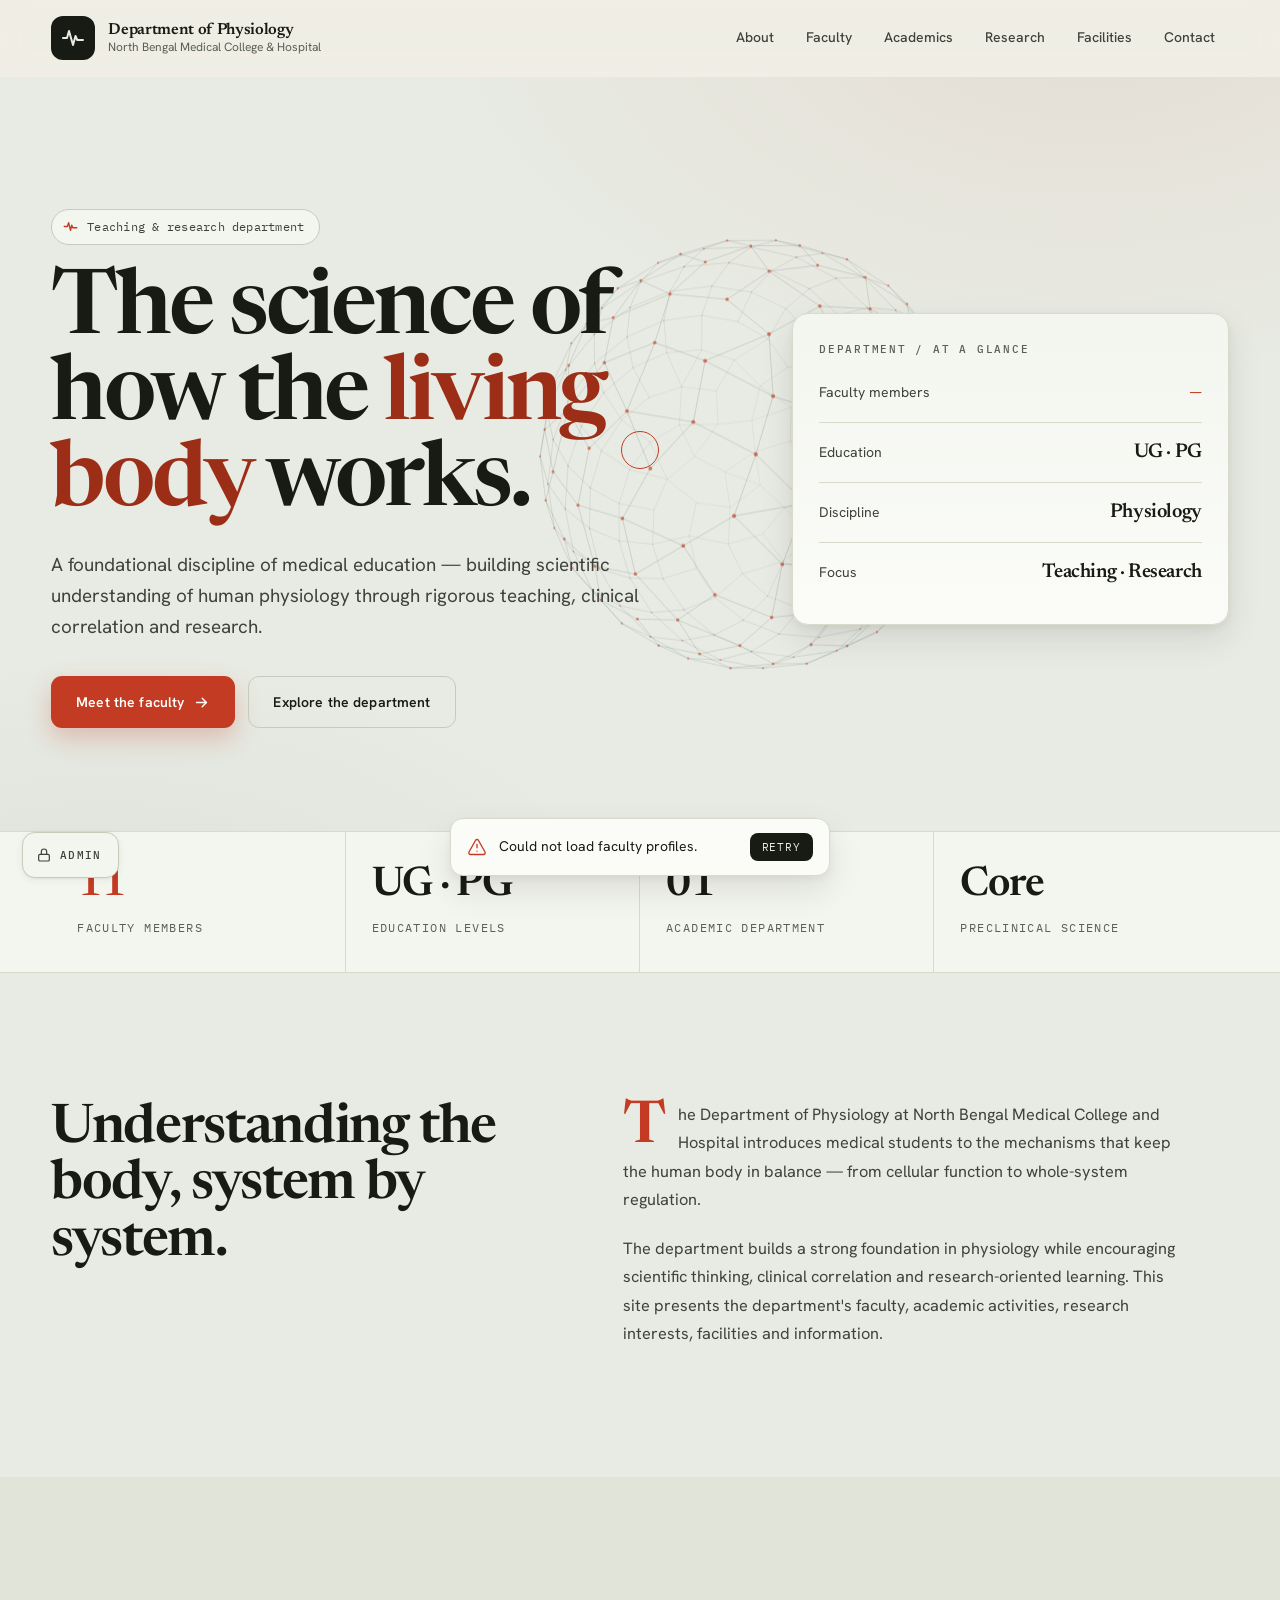
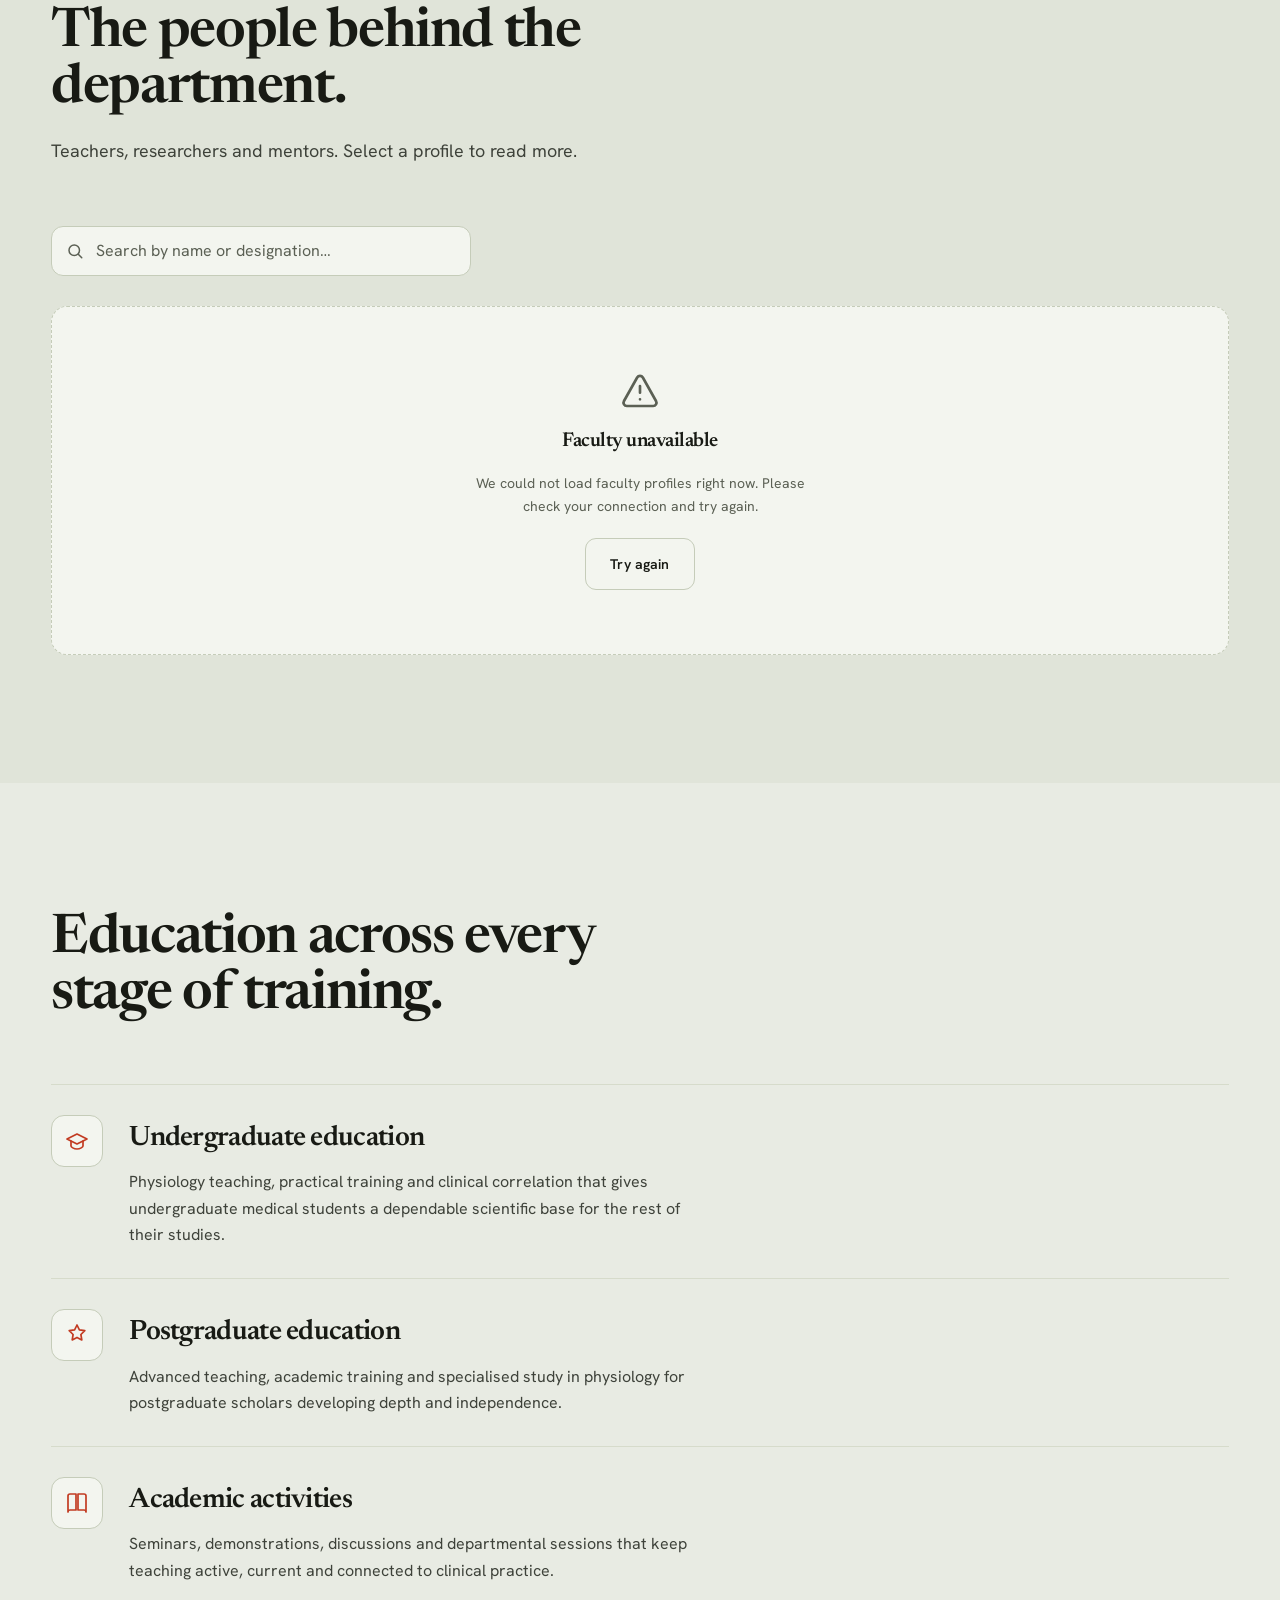
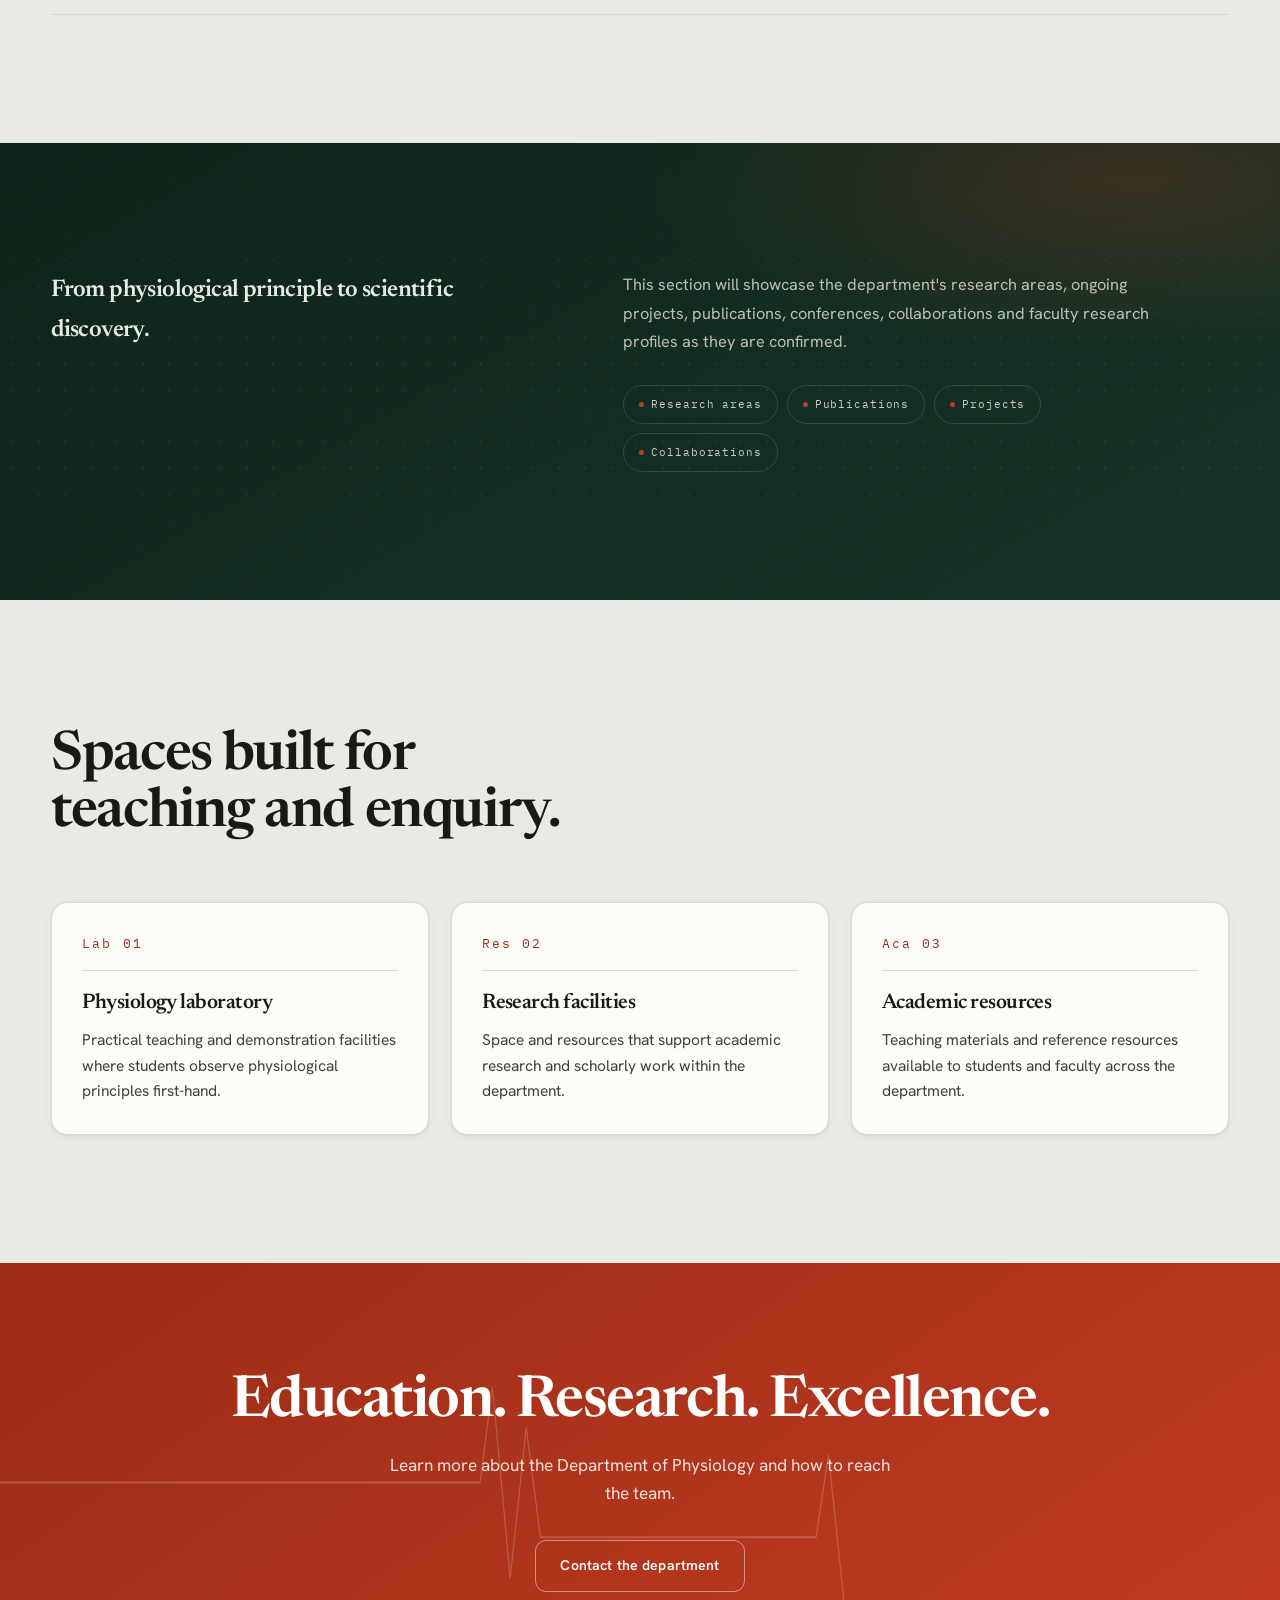
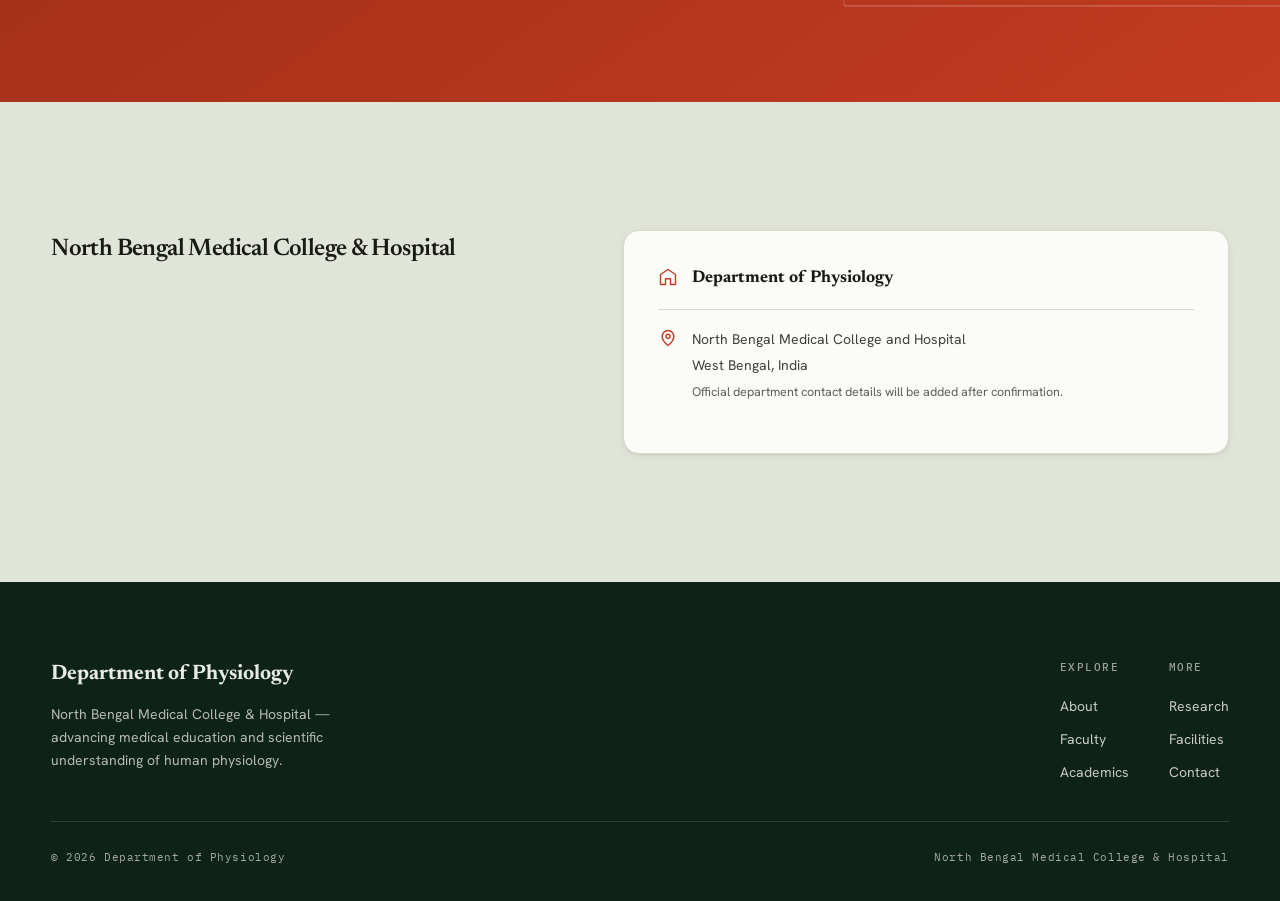
==== commit 996d003d: "Add discreet admin-access button (bottom-left) linking to login Co-Authored-By: Claude Opus 4.8 <nor" ====
--- a/index.html
+++ b/index.html
@@ -317,6 +317,12 @@
     </div>
   </div>
 
+  <!-- ADMIN ACCESS -->
+  <a class="admin-fab" href="admin.html" aria-label="Admin login">
+    <svg viewBox="0 0 24 24" fill="none" stroke="currentColor" stroke-width="1.8" stroke-linecap="round" stroke-linejoin="round" aria-hidden="true"><rect x="4" y="11" width="16" height="10" rx="2"/><path d="M8 11V7a4 4 0 018 0v4"/></svg>
+    <span>Admin</span>
+  </a>
+
   <!-- BACK TO TOP -->
   <button class="to-top" id="toTop" aria-label="Back to top" type="button">
     <svg viewBox="0 0 24 24" fill="none" stroke="currentColor" stroke-width="2" stroke-linecap="round" stroke-linejoin="round"><path d="M12 19V5M6 11l6-6 6 6"/></svg>
--- a/styles.css
+++ b/styles.css
@@ -838,6 +838,40 @@
 .to-top svg { width: 20px; height: 20px; }
 .to-top.show { opacity: 1; transform: none; pointer-events: auto; }
 .to-top:hover { background: var(--ink); color: var(--bone); border-color: var(--ink); }
+
+.admin-fab {
+  position: fixed;
+  left: 22px;
+  bottom: 22px;
+  z-index: 1500;
+  display: inline-flex;
+  align-items: center;
+  gap: 8px;
+  height: 46px;
+  padding: 0 16px 0 13px;
+  border: 1px solid var(--line-2);
+  border-radius: 13px;
+  background: var(--paper);
+  color: var(--ink-soft);
+  font-family: var(--mono);
+  font-size: 11px;
+  font-weight: 500;
+  letter-spacing: 0.12em;
+  text-transform: uppercase;
+  box-shadow: var(--sh-1);
+  transition: color 0.2s ease, background 0.2s ease, border-color 0.2s ease,
+    transform 0.25s var(--ease), box-shadow 0.25s var(--ease);
+}
+.admin-fab svg { width: 16px; height: 16px; }
+.admin-fab:hover {
+  color: #fff;
+  background: var(--ink);
+  border-color: var(--ink);
+  transform: translateY(-2px);
+  box-shadow: var(--sh-2);
+}
+
+@media (max-width: 600px) { .admin-fab { left: 16px; bottom: 16px; } .admin-fab span { display: none; } .admin-fab { padding: 0 13px; } }
 
 .toasts { position: fixed; left: 50%; bottom: 24px; transform: translateX(-50%); z-index: 4000; display: flex; flex-direction: column; gap: 10px; width: min(380px, 92vw); }
 .toast {
